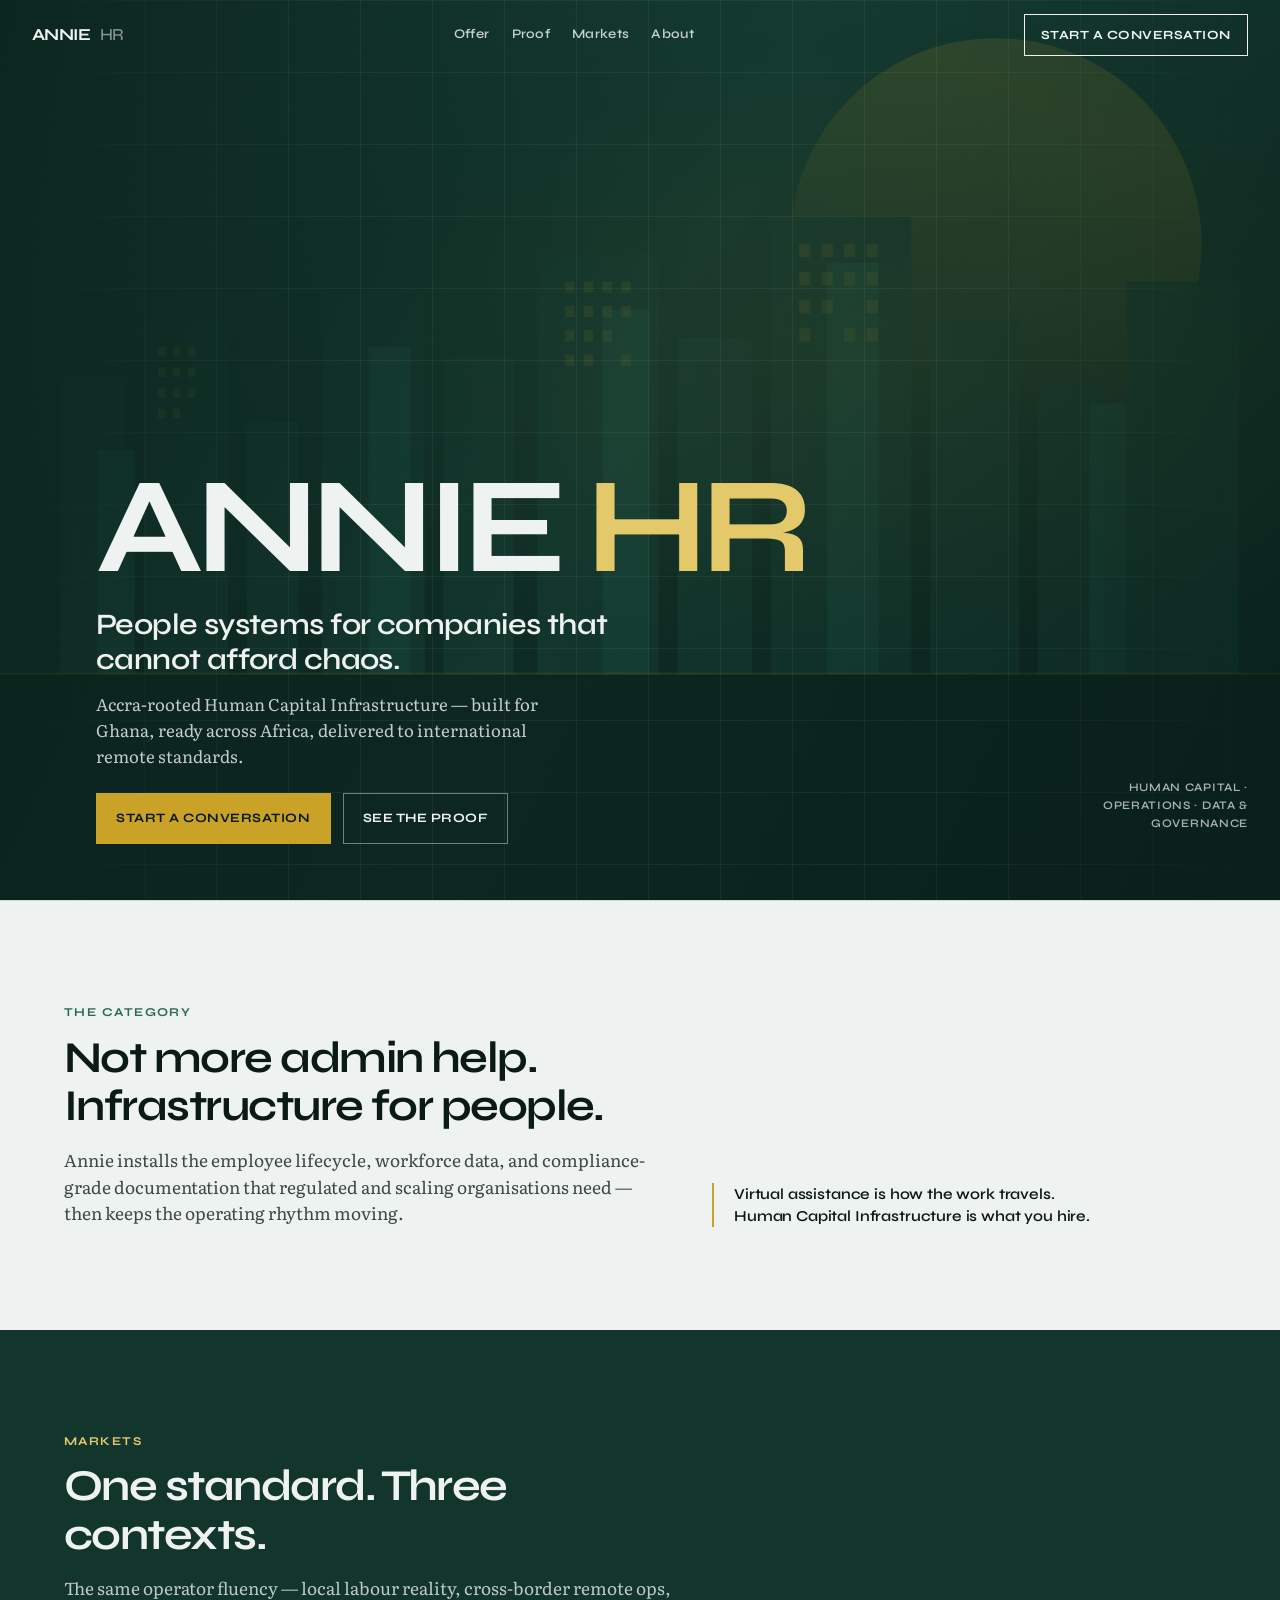
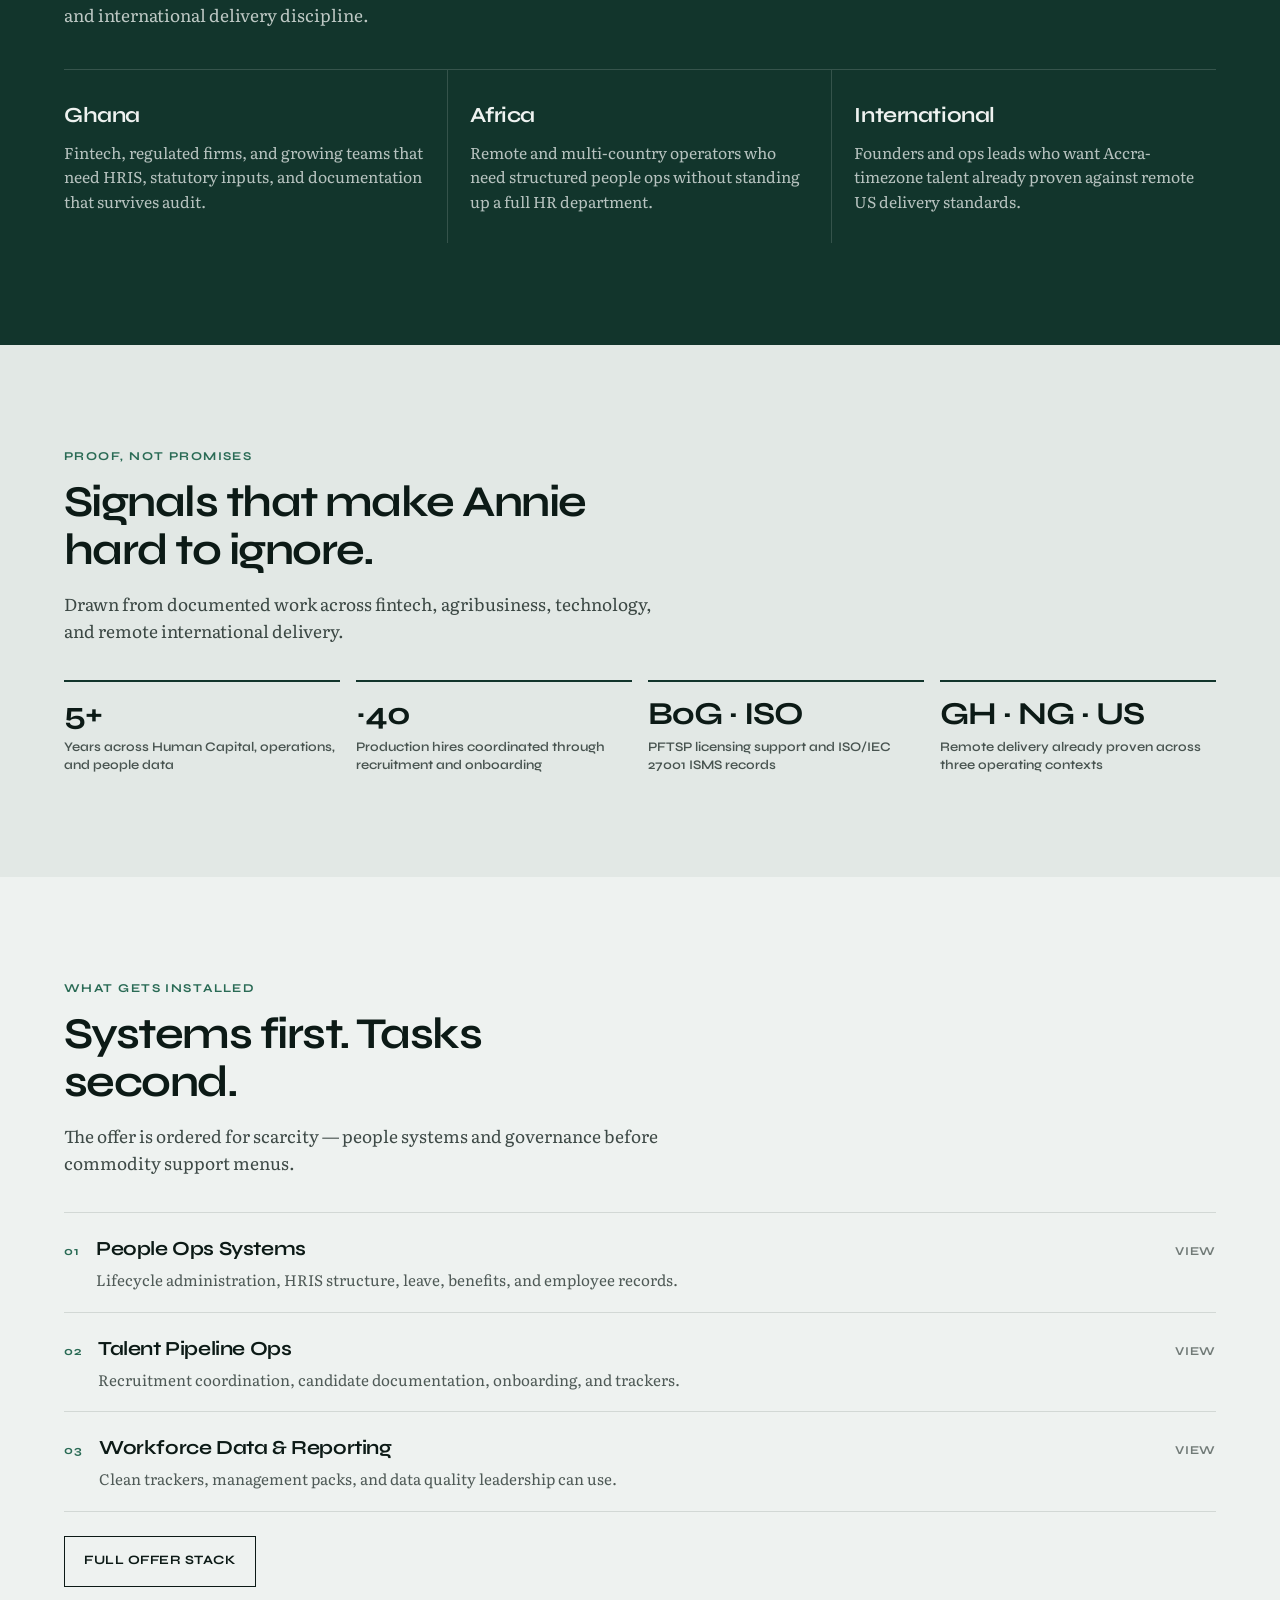
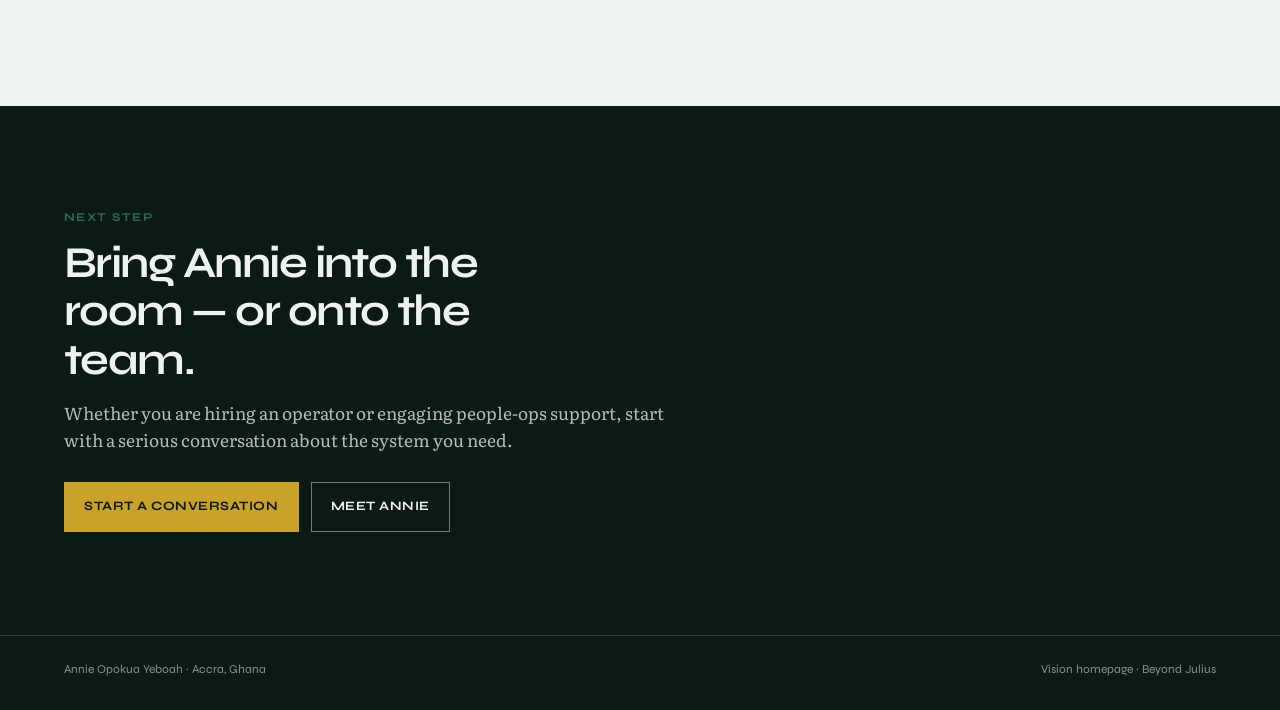
==== index.html @ 818c61ad "Publish Annie HR homepage vision for GitHub Pages preview. Co-authored-by: Cursor <cursoragent@curso" ====
<!DOCTYPE html>
<html lang="en">
<head>
  <meta charset="UTF-8" />
  <meta name="viewport" content="width=device-width, initial-scale=1.0" />
  <title>Annie HR — Human Capital Infrastructure</title>
  <meta name="description" content="Annie HR builds the people systems regulated and scaling organisations need — Accra-rooted, Africa-ready, international-remote capable." />
  <meta name="theme-color" content="#12352c" />
  <link rel="preconnect" href="https://fonts.googleapis.com" />
  <link rel="preconnect" href="https://fonts.gstatic.com" crossorigin />
  <link href="https://fonts.googleapis.com/css2?family=Literata:opsz,wght@7..72,400;7..72,500;7..72,600&family=Syne:wght@500;600;700&display=swap" rel="stylesheet" />
  <link rel="stylesheet" href="site.css" />
</head>
<body>
  <a class="skip" href="#main">Skip to content</a>

  <header class="site-nav" id="site-nav">
    <a class="brand-mark" href="index.html">Annie <span>HR</span></a>
    <ul class="nav-links">
      <li><a href="offer.html">Offer</a></li>
      <li><a href="proof.html">Proof</a></li>
      <li><a href="markets.html">Markets</a></li>
      <li><a href="about.html">About</a></li>
    </ul>
    <a class="nav-cta" href="contact.html">Start a conversation</a>
    <button class="nav-toggle" type="button" aria-label="Open menu" data-open-nav>
      <span></span>
    </button>
  </header>

  <div class="nav-drawer" id="nav-drawer" hidden>
    <button class="drawer-close" type="button" data-close-nav>Close</button>
    <ul>
      <li><a href="offer.html">Offer</a></li>
      <li><a href="proof.html">Proof</a></li>
      <li><a href="markets.html">Markets</a></li>
      <li><a href="about.html">About</a></li>
      <li><a href="contact.html">Start a conversation</a></li>
    </ul>
  </div>

  <main id="main">
    <section class="hero" aria-label="Annie HR">
      <div class="hero-plane" aria-hidden="true"></div>
      <div class="hero-grid" aria-hidden="true"></div>
      <div class="hero-inner">
        <p class="hero-brand">Annie <em>HR</em></p>
        <div class="hero-copy">
          <h1>People systems for companies that cannot afford chaos.</h1>
          <p>Accra-rooted Human Capital Infrastructure — built for Ghana, ready across Africa, delivered to international remote standards.</p>
          <div class="cta-row">
            <a class="btn btn-primary" href="contact.html">Start a conversation</a>
            <a class="btn btn-ghost" href="proof.html">See the proof</a>
          </div>
        </div>
      </div>
      <p class="hero-meta">Human Capital · Operations · Data &amp; Governance</p>
    </section>

    <section class="section category" id="category">
      <div class="section-inner category-layout reveal">
        <div>
          <p class="eyebrow">The category</p>
          <h2>Not more admin help. Infrastructure for people.</h2>
          <p class="lead">Annie installs the employee lifecycle, workforce data, and compliance-grade documentation that regulated and scaling organisations need — then keeps the operating rhythm moving.</p>
        </div>
        <aside class="category-aside">
          Virtual assistance is how the work travels.<br />
          Human Capital Infrastructure is what you hire.
        </aside>
      </div>
    </section>

    <section class="section markets" id="markets">
      <div class="section-inner reveal">
        <p class="eyebrow">Markets</p>
        <h2>One standard. Three contexts.</h2>
        <p class="lead">The same operator fluency — local labour reality, cross-border remote ops, and international delivery discipline.</p>
        <div class="market-strip">
          <article class="market">
            <h3>Ghana</h3>
            <p>Fintech, regulated firms, and growing teams that need HRIS, statutory inputs, and documentation that survives audit.</p>
          </article>
          <article class="market">
            <h3>Africa</h3>
            <p>Remote and multi-country operators who need structured people ops without standing up a full HR department.</p>
          </article>
          <article class="market">
            <h3>International</h3>
            <p>Founders and ops leads who want Accra-timezone talent already proven against remote US delivery standards.</p>
          </article>
        </div>
      </div>
    </section>

    <section class="section proof" id="proof">
      <div class="section-inner reveal">
        <p class="eyebrow">Proof, not promises</p>
        <h2>Signals that make Annie hard to ignore.</h2>
        <p class="lead">Drawn from documented work across fintech, agribusiness, technology, and remote international delivery.</p>
        <div class="proof-grid">
          <div class="proof-item">
            <strong>5+</strong>
            <span>Years across Human Capital, operations, and people data</span>
          </div>
          <div class="proof-item">
            <strong>~40</strong>
            <span>Production hires coordinated through recruitment and onboarding</span>
          </div>
          <div class="proof-item">
            <strong>BoG · ISO</strong>
            <span>PFTSP licensing support and ISO/IEC 27001 ISMS records</span>
          </div>
          <div class="proof-item">
            <strong>GH · NG · US</strong>
            <span>Remote delivery already proven across three operating contexts</span>
          </div>
        </div>
      </div>
    </section>

    <section class="section offer" id="offer">
      <div class="section-inner reveal">
        <p class="eyebrow">What gets installed</p>
        <h2>Systems first. Tasks second.</h2>
        <p class="lead">The offer is ordered for scarcity — people systems and governance before commodity support menus.</p>
        <ul class="offer-list">
          <li>
            <a href="offer.html#people-ops">
              <span class="num">01</span>
              <div>
                <h3>People Ops Systems</h3>
                <p>Lifecycle administration, HRIS structure, leave, benefits, and employee records.</p>
              </div>
              <span class="go">View</span>
            </a>
          </li>
          <li>
            <a href="offer.html#talent-pipeline">
              <span class="num">02</span>
              <div>
                <h3>Talent Pipeline Ops</h3>
                <p>Recruitment coordination, candidate documentation, onboarding, and trackers.</p>
              </div>
              <span class="go">View</span>
            </a>
          </li>
          <li>
            <a href="offer.html#workforce-data">
              <span class="num">03</span>
              <div>
                <h3>Workforce Data &amp; Reporting</h3>
                <p>Clean trackers, management packs, and data quality leadership can use.</p>
              </div>
              <span class="go">View</span>
            </a>
          </li>
        </ul>
        <p style="margin-top: 1.5rem;">
          <a class="btn btn-line" href="offer.html">Full offer stack</a>
        </p>
      </div>
    </section>

    <section class="section close" id="contact">
      <div class="section-inner reveal">
        <p class="eyebrow">Next step</p>
        <h2>Bring Annie into the room — or onto the team.</h2>
        <p class="lead">Whether you are hiring an operator or engaging people-ops support, start with a serious conversation about the system you need.</p>
        <div class="cta-row">
          <a class="btn btn-primary" href="contact.html">Start a conversation</a>
          <a class="btn btn-ghost" href="about.html">Meet Annie</a>
        </div>
      </div>
    </section>
  </main>

  <footer class="site-footer">
    <div class="section-inner">
      <span>Annie Opokua Yeboah · Accra, Ghana</span>
      <span>Vision homepage · Beyond Julius</span>
    </div>
  </footer>

  <script src="site.js"></script>
</body>
</html>
---- site.css ----
/* Annie HR — homepage vision
   Direction: cool institutional green-ink, Accra-rooted, systems-grade.
   Not purple. Not cream-serif-terracotta. Not gig-marketplace. */

:root {
  --ink: #0c1a16;
  --field: #12352c;
  --field-deep: #0a221c;
  --paper: #eef2f0;
  --paper-2: #e2e8e5;
  --mist: #c5d0cb;
  --brass: #c9a227;
  --brass-soft: #e4c96a;
  --line: rgba(12, 26, 22, 0.12);
  --line-light: rgba(238, 242, 240, 0.16);
  --ok: #2a6b55;

  --font-brand: "Syne", system-ui, sans-serif;
  --font-body: "Literata", Georgia, serif;
  --font-ui: "Syne", system-ui, sans-serif;

  --space: clamp(1rem, 2.5vw, 2rem);
  --wide: 72rem;
  --ease: cubic-bezier(0.22, 1, 0.36, 1);
}

*,
*::before,
*::after {
  box-sizing: border-box;
}

html {
  scroll-behavior: smooth;
}

body {
  margin: 0;
  color: var(--ink);
  background: var(--paper);
  font-family: var(--font-body);
  font-size: 1.0625rem;
  line-height: 1.55;
  text-rendering: optimizeLegibility;
}

img {
  max-width: 100%;
  display: block;
}

a {
  color: inherit;
}

.skip {
  position: absolute;
  left: -999px;
  top: 0;
  background: var(--brass);
  color: var(--ink);
  padding: 0.5rem 1rem;
  z-index: 100;
}

.skip:focus {
  left: 0.5rem;
  top: 0.5rem;
}

/* ——— Nav ——— */

.site-nav {
  position: fixed;
  inset: 0 0 auto 0;
  z-index: 40;
  display: flex;
  align-items: center;
  justify-content: space-between;
  gap: 1rem;
  padding: 0.85rem var(--space);
  background: transparent;
  color: var(--paper);
  transition: background 0.4s var(--ease), color 0.4s var(--ease), backdrop-filter 0.4s var(--ease);
}

.site-nav.is-scrolled {
  background: rgba(238, 242, 240, 0.92);
  color: var(--ink);
  backdrop-filter: blur(10px);
  border-bottom: 1px solid var(--line);
}

.brand-mark {
  font-family: var(--font-brand);
  font-weight: 700;
  font-size: 1.05rem;
  letter-spacing: -0.03em;
  text-decoration: none;
  text-transform: uppercase;
}

.brand-mark span {
  font-weight: 500;
  opacity: 0.55;
  margin-left: 0.35rem;
}

.nav-links {
  display: none;
  gap: 1.4rem;
  list-style: none;
  margin: 0;
  padding: 0;
  font-family: var(--font-ui);
  font-size: 0.82rem;
  font-weight: 600;
  letter-spacing: 0.02em;
}

.nav-links a {
  text-decoration: none;
  opacity: 0.82;
}

.nav-links a:hover {
  opacity: 1;
}

.nav-cta {
  font-family: var(--font-ui);
  font-size: 0.78rem;
  font-weight: 700;
  letter-spacing: 0.04em;
  text-transform: uppercase;
  text-decoration: none;
  padding: 0.65rem 1rem;
  border: 1px solid currentColor;
  transition: background 0.25s var(--ease), color 0.25s var(--ease);
}

.site-nav:not(.is-scrolled) .nav-cta:hover {
  background: var(--paper);
  color: var(--ink);
}

.site-nav.is-scrolled .nav-cta {
  background: var(--field);
  color: var(--paper);
  border-color: var(--field);
}

.nav-toggle {
  display: inline-flex;
  align-items: center;
  justify-content: center;
  width: 2.5rem;
  height: 2.5rem;
  border: 1px solid currentColor;
  background: transparent;
  color: inherit;
  cursor: pointer;
}

.nav-toggle span {
  display: block;
  width: 1rem;
  height: 1px;
  background: currentColor;
  box-shadow: 0 -5px 0 currentColor, 0 5px 0 currentColor;
}

@media (min-width: 860px) {
  .nav-links {
    display: flex;
  }

  .nav-toggle {
    display: none;
  }
}

.nav-drawer {
  display: none;
  position: fixed;
  inset: 0;
  z-index: 50;
  background: var(--field-deep);
  color: var(--paper);
  padding: 5rem var(--space) var(--space);
}

.nav-drawer.open {
  display: block;
}

.nav-drawer ul {
  list-style: none;
  margin: 0;
  padding: 0;
  font-family: var(--font-brand);
  font-size: clamp(1.6rem, 6vw, 2.4rem);
  font-weight: 600;
  letter-spacing: -0.03em;
}

.nav-drawer a {
  text-decoration: none;
  display: block;
  padding: 0.5rem 0;
  border-bottom: 1px solid var(--line-light);
}

.drawer-close {
  position: absolute;
  top: 1rem;
  right: var(--space);
  border: 1px solid var(--paper);
  background: transparent;
  color: var(--paper);
  font-family: var(--font-ui);
  padding: 0.5rem 0.85rem;
  cursor: pointer;
}

/* ——— Hero ——— */

.hero {
  position: relative;
  min-height: 100svh;
  display: grid;
  color: var(--paper);
  overflow: hidden;
  background: var(--field-deep);
}

.hero-plane {
  position: absolute;
  inset: 0;
  background:
    linear-gradient(115deg, rgba(10, 34, 28, 0.92) 0%, rgba(18, 53, 44, 0.55) 48%, rgba(10, 34, 28, 0.78) 100%),
    radial-gradient(ellipse 80% 60% at 70% 40%, rgba(201, 162, 39, 0.18), transparent 55%),
    url("assets/hero-accra.svg") center / cover no-repeat;
  transform: scale(1.04);
  animation: heroDrift 18s var(--ease) infinite alternate;
}

@keyframes heroDrift {
  from {
    transform: scale(1.04) translate3d(0, 0, 0);
  }
  to {
    transform: scale(1.08) translate3d(-1.5%, 1%, 0);
  }
}

.hero-grid {
  position: absolute;
  inset: 0;
  background-image:
    linear-gradient(var(--line-light) 1px, transparent 1px),
    linear-gradient(90deg, var(--line-light) 1px, transparent 1px);
  background-size: 4.5rem 4.5rem;
  mask-image: linear-gradient(90deg, transparent, #000 25%, #000 75%, transparent);
  opacity: 0.35;
  pointer-events: none;
}

.hero-inner {
  position: relative;
  z-index: 1;
  display: flex;
  flex-direction: column;
  justify-content: flex-end;
  min-height: 100svh;
  width: min(100%, var(--wide));
  margin: 0 auto;
  padding: 6.5rem var(--space) 3.5rem;
}

.hero-brand {
  margin: 0 0 1.25rem;
  font-family: var(--font-brand);
  font-weight: 700;
  font-size: clamp(3.4rem, 14vw, 8.5rem);
  line-height: 0.88;
  letter-spacing: -0.055em;
  text-transform: uppercase;
  opacity: 0;
  transform: translateY(1.2rem);
  animation: rise 0.9s var(--ease) 0.15s forwards;
}

.hero-brand em {
  font-style: normal;
  color: var(--brass-soft);
}

.hero-copy {
  max-width: 34rem;
  opacity: 0;
  transform: translateY(1rem);
  animation: rise 0.9s var(--ease) 0.35s forwards;
}

.hero-copy h1 {
  margin: 0 0 0.85rem;
  font-family: var(--font-brand);
  font-weight: 600;
  font-size: clamp(1.35rem, 2.8vw, 1.85rem);
  line-height: 1.2;
  letter-spacing: -0.02em;
}

.hero-copy p {
  margin: 0 0 1.5rem;
  font-size: 1.05rem;
  color: rgba(238, 242, 240, 0.82);
  max-width: 30rem;
}

.cta-row {
  display: flex;
  flex-wrap: wrap;
  gap: 0.75rem;
}

.btn {
  display: inline-flex;
  align-items: center;
  justify-content: center;
  font-family: var(--font-ui);
  font-size: 0.8rem;
  font-weight: 700;
  letter-spacing: 0.04em;
  text-transform: uppercase;
  text-decoration: none;
  padding: 0.9rem 1.2rem;
  border: 1px solid transparent;
  transition: transform 0.25s var(--ease), background 0.25s var(--ease), color 0.25s var(--ease), border-color 0.25s var(--ease);
}

.btn:hover {
  transform: translateY(-2px);
}

.btn-primary {
  background: var(--brass);
  color: var(--ink);
}

.btn-primary:hover {
  background: var(--brass-soft);
}

.btn-ghost {
  border-color: rgba(238, 242, 240, 0.45);
  color: var(--paper);
}

.btn-ghost:hover {
  border-color: var(--paper);
  background: rgba(238, 242, 240, 0.08);
}

.btn-dark {
  background: var(--field);
  color: var(--paper);
}

.btn-dark:hover {
  background: var(--ink);
}

.btn-line {
  border-color: var(--ink);
  color: var(--ink);
}

.btn-line:hover {
  background: var(--ink);
  color: var(--paper);
}

.hero-meta {
  position: absolute;
  right: var(--space);
  bottom: 3.5rem;
  z-index: 1;
  display: none;
  max-width: 11rem;
  font-family: var(--font-ui);
  font-size: 0.72rem;
  font-weight: 600;
  letter-spacing: 0.06em;
  text-transform: uppercase;
  color: rgba(238, 242, 240, 0.7);
  text-align: right;
  opacity: 0;
  animation: rise 0.9s var(--ease) 0.55s forwards;
}

@media (min-width: 900px) {
  .hero-meta {
    display: block;
  }
}

@keyframes rise {
  to {
    opacity: 1;
    transform: translateY(0);
  }
}

/* ——— Sections ——— */

.section {
  padding: clamp(3.5rem, 8vw, 6.5rem) var(--space);
}

.section-inner {
  width: min(100%, var(--wide));
  margin: 0 auto;
}

.eyebrow {
  margin: 0 0 0.75rem;
  font-family: var(--font-ui);
  font-size: 0.75rem;
  font-weight: 700;
  letter-spacing: 0.12em;
  text-transform: uppercase;
  color: var(--ok);
}

.section h2 {
  margin: 0 0 1rem;
  font-family: var(--font-brand);
  font-weight: 650;
  font-size: clamp(1.8rem, 4.2vw, 2.75rem);
  line-height: 1.1;
  letter-spacing: -0.035em;
  max-width: 18ch;
}

.lead {
  margin: 0;
  max-width: 38rem;
  font-size: 1.08rem;
  color: rgba(12, 26, 22, 0.78);
}

.category {
  background: var(--paper);
  border-top: 1px solid var(--line);
}

.category-layout {
  display: grid;
  gap: 2rem;
}

@media (min-width: 800px) {
  .category-layout {
    grid-template-columns: 1.1fr 0.9fr;
    align-items: end;
  }
}

.category-aside {
  border-left: 2px solid var(--brass);
  padding-left: 1.25rem;
  font-family: var(--font-ui);
  font-size: 0.95rem;
  font-weight: 600;
  letter-spacing: -0.01em;
  line-height: 1.45;
}

.markets {
  background: var(--field);
  color: var(--paper);
}

.markets .eyebrow {
  color: var(--brass-soft);
}

.markets .lead {
  color: rgba(238, 242, 240, 0.78);
}

.market-strip {
  display: grid;
  gap: 0;
  margin-top: 2.5rem;
  border-top: 1px solid var(--line-light);
}

@media (min-width: 800px) {
  .market-strip {
    grid-template-columns: repeat(3, 1fr);
  }
}

.market {
  padding: 1.6rem 0;
  border-bottom: 1px solid var(--line-light);
}

@media (min-width: 800px) {
  .market {
    padding: 1.8rem 1.4rem 1.8rem 0;
    border-bottom: 0;
    border-right: 1px solid var(--line-light);
  }

  .market:last-child {
    border-right: 0;
    padding-right: 0;
  }

  .market:not(:first-child) {
    padding-left: 1.4rem;
  }
}

.market h3 {
  margin: 0 0 0.55rem;
  font-family: var(--font-brand);
  font-size: 1.35rem;
  font-weight: 650;
  letter-spacing: -0.02em;
}

.market p {
  margin: 0;
  font-size: 0.98rem;
  color: rgba(238, 242, 240, 0.75);
}

.proof {
  background: var(--paper-2);
}

.proof-grid {
  display: grid;
  gap: 1.5rem;
  margin-top: 2.25rem;
}

@media (min-width: 700px) {
  .proof-grid {
    grid-template-columns: repeat(4, 1fr);
    gap: 1rem;
  }
}

.proof-item {
  padding-top: 1rem;
  border-top: 2px solid var(--field);
}

.proof-item strong {
  display: block;
  font-family: var(--font-brand);
  font-size: clamp(1.6rem, 3vw, 2rem);
  font-weight: 700;
  letter-spacing: -0.03em;
  line-height: 1;
  margin-bottom: 0.55rem;
}

.proof-item span {
  display: block;
  font-family: var(--font-ui);
  font-size: 0.82rem;
  font-weight: 600;
  line-height: 1.35;
  color: rgba(12, 26, 22, 0.72);
}

.offer {
  background: var(--paper);
}

.offer-list {
  display: grid;
  gap: 0;
  margin: 2.25rem 0 0;
  padding: 0;
  list-style: none;
  border-top: 1px solid var(--line);
}

.offer-list a {
  display: grid;
  grid-template-columns: auto 1fr auto;
  gap: 1rem;
  align-items: baseline;
  padding: 1.25rem 0;
  border-bottom: 1px solid var(--line);
  text-decoration: none;
  transition: padding-left 0.25s var(--ease);
}

.offer-list a:hover {
  padding-left: 0.5rem;
}

.offer-list .num {
  font-family: var(--font-ui);
  font-size: 0.75rem;
  font-weight: 700;
  letter-spacing: 0.08em;
  color: var(--ok);
}

.offer-list h3 {
  margin: 0 0 0.25rem;
  font-family: var(--font-brand);
  font-size: 1.25rem;
  font-weight: 650;
  letter-spacing: -0.02em;
}

.offer-list p {
  margin: 0;
  font-size: 0.95rem;
  color: rgba(12, 26, 22, 0.7);
}

.offer-list .go {
  font-family: var(--font-ui);
  font-size: 0.75rem;
  font-weight: 700;
  letter-spacing: 0.06em;
  text-transform: uppercase;
  opacity: 0.55;
}

.close {
  background: var(--ink);
  color: var(--paper);
  text-align: left;
}

.close h2 {
  max-width: 16ch;
  color: var(--paper);
}

.close .lead {
  color: rgba(238, 242, 240, 0.75);
  margin-bottom: 1.75rem;
}

.site-footer {
  padding: 1.5rem var(--space) 2rem;
  background: var(--ink);
  color: rgba(238, 242, 240, 0.55);
  font-family: var(--font-ui);
  font-size: 0.75rem;
  border-top: 1px solid var(--line-light);
}

.site-footer .section-inner {
  display: flex;
  flex-wrap: wrap;
  justify-content: space-between;
  gap: 0.75rem;
}

.reveal {
  opacity: 0;
  transform: translateY(1.25rem);
  transition: opacity 0.7s var(--ease), transform 0.7s var(--ease);
}

.reveal.is-in {
  opacity: 1;
  transform: translateY(0);
}

.page-stub {
  min-height: 70svh;
  padding: 8rem var(--space) 4rem;
  background: var(--paper);
}

.page-stub h1 {
  font-family: var(--font-brand);
  font-size: clamp(2rem, 5vw, 3rem);
  letter-spacing: -0.03em;
  margin: 0 0 1rem;
}

.page-stub p {
  max-width: 36rem;
}
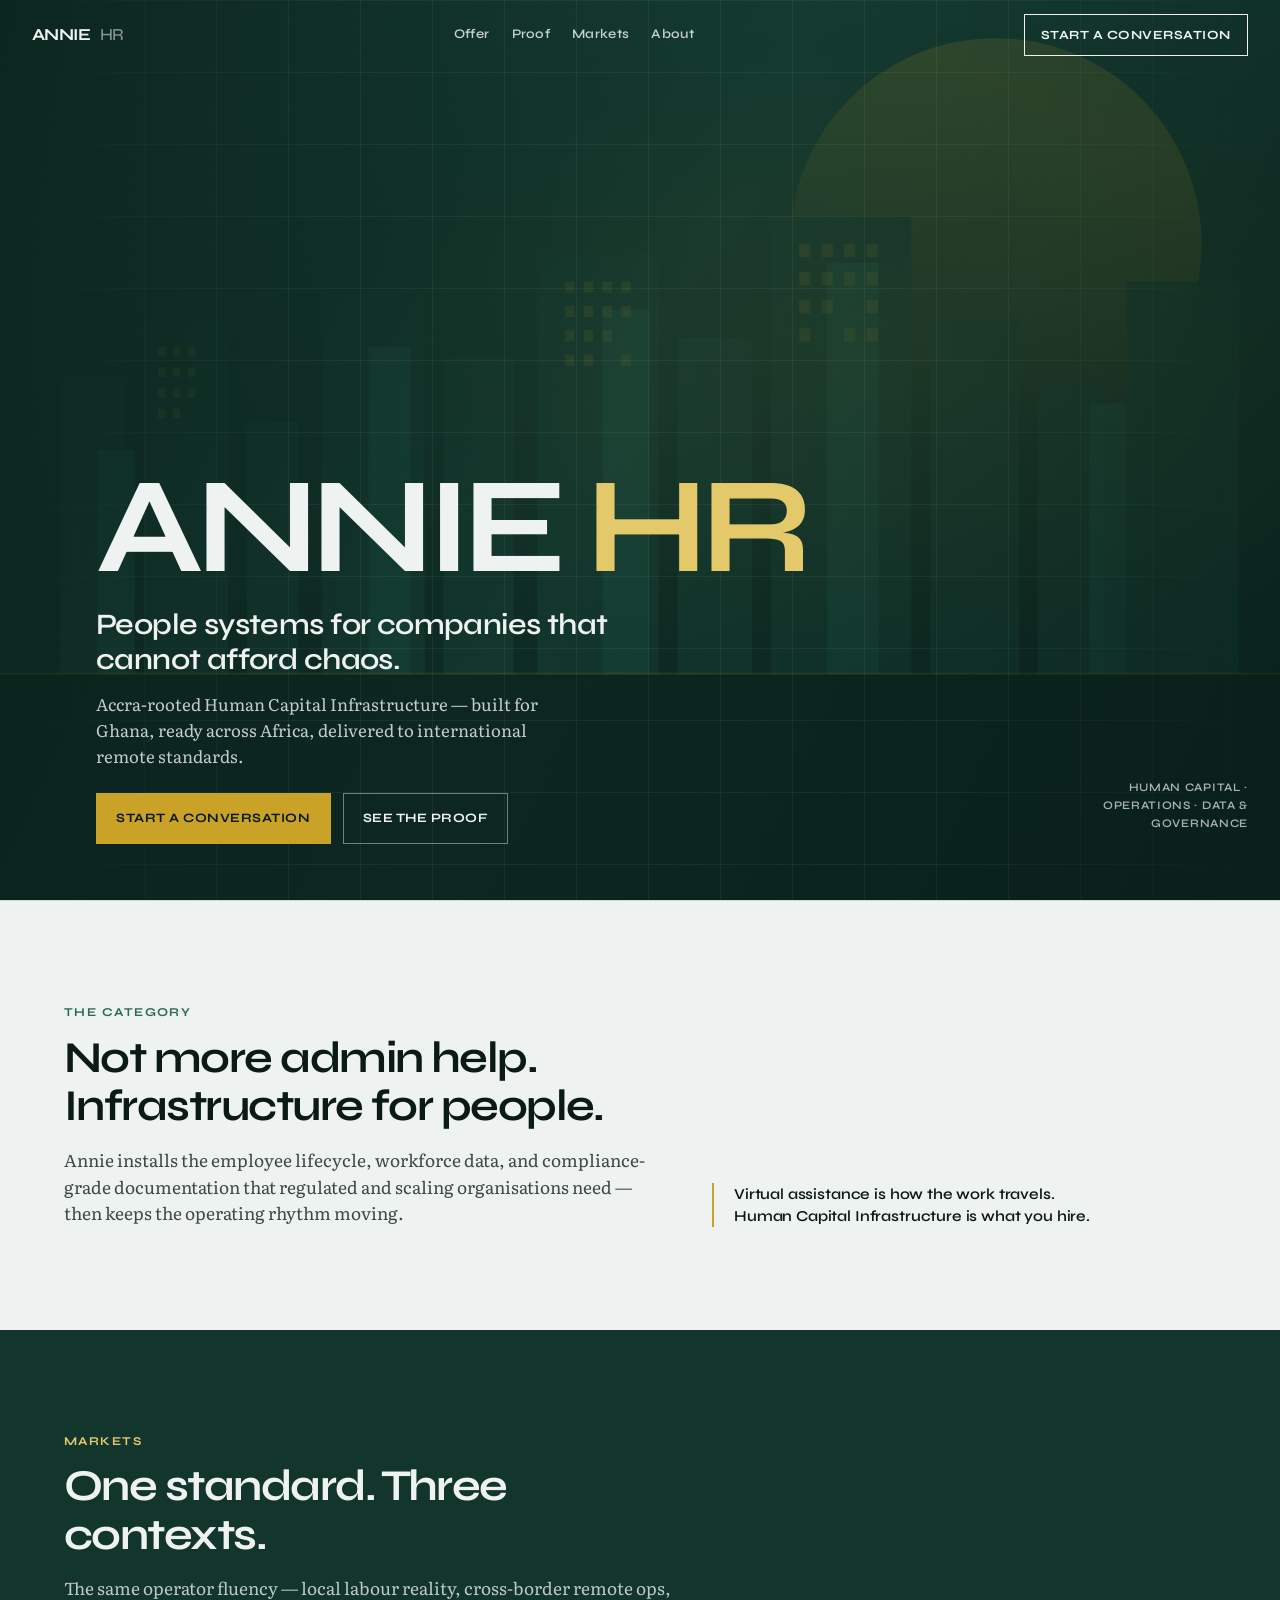
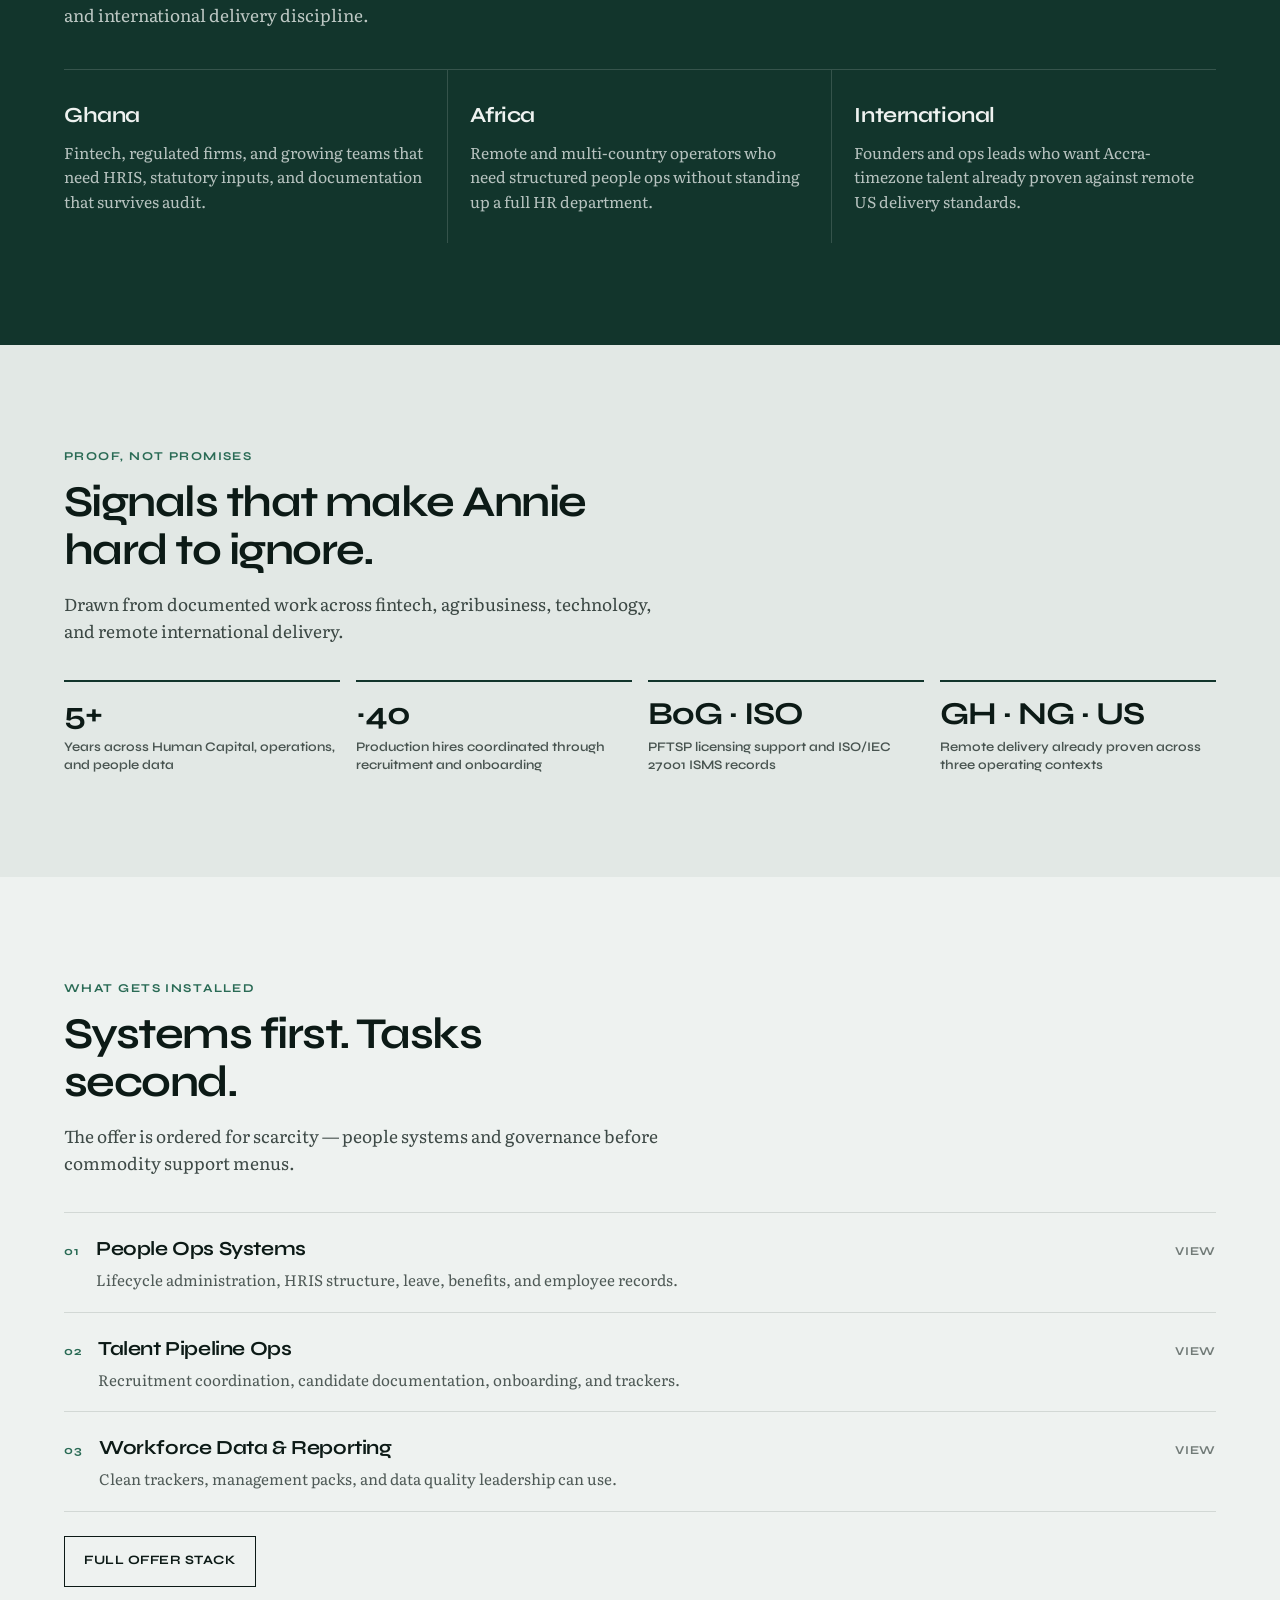
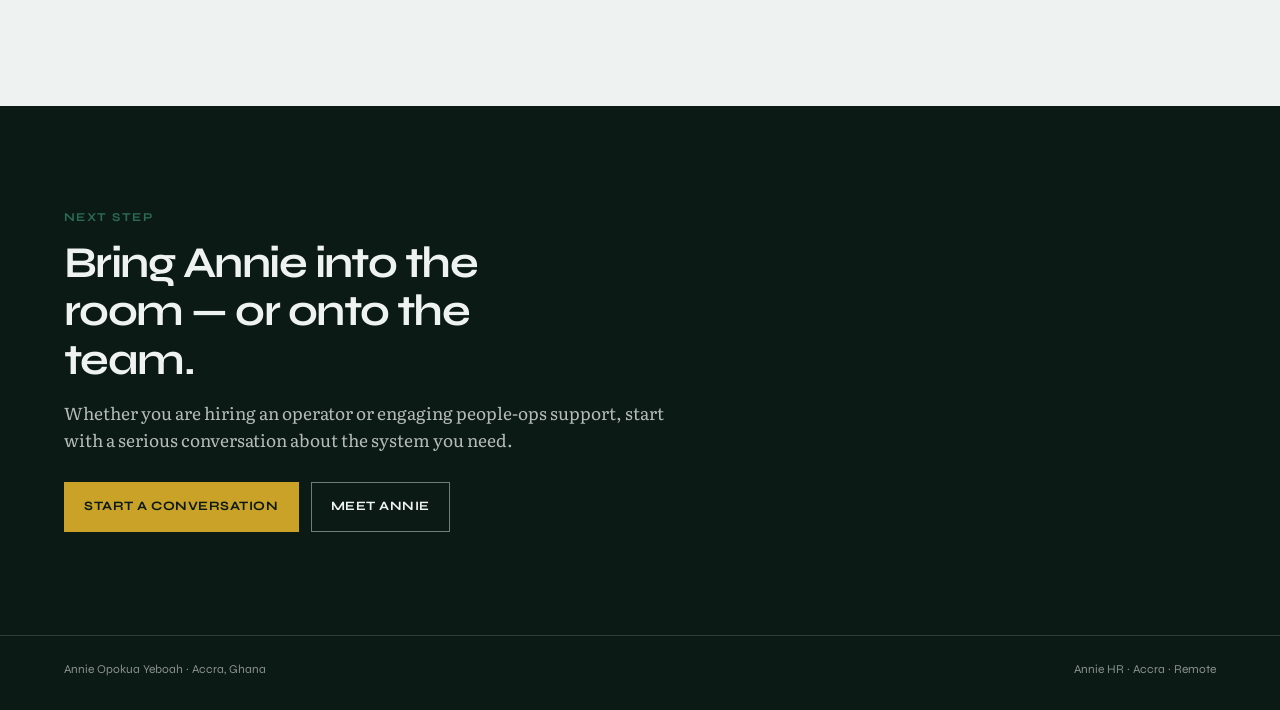
==== commit 0bf9ba45: "Finish Offer, Proof, Markets, About, and Contact for the Annie HR preview. Co-authored-by: Cursor <c" ====
--- a/index.html
+++ b/index.html
@@ -178,7 +178,7 @@
   <footer class="site-footer">
     <div class="section-inner">
       <span>Annie Opokua Yeboah · Accra, Ghana</span>
-      <span>Vision homepage · Beyond Julius</span>
+      <span>Annie HR · Accra · Remote</span>
     </div>
   </footer>
 
--- a/site.css
+++ b/site.css
@@ -683,19 +683,368 @@
   transform: translateY(0);
 }
 
-.page-stub {
-  min-height: 70svh;
-  padding: 8rem var(--space) 4rem;
+/* ——— Inner pages ——— */
+
+body.inner {
   background: var(--paper);
 }
 
-.page-stub h1 {
-  font-family: var(--font-brand);
-  font-size: clamp(2rem, 5vw, 3rem);
+body.inner .site-nav {
+  background: rgba(238, 242, 240, 0.96);
+  color: var(--ink);
+  border-bottom: 1px solid var(--line);
+  backdrop-filter: blur(10px);
+}
+
+body.inner .site-nav .nav-cta {
+  background: var(--field);
+  color: var(--paper);
+  border-color: var(--field);
+}
+
+.nav-links a[aria-current="page"] {
+  opacity: 1;
+  box-shadow: inset 0 -2px 0 var(--brass);
+}
+
+.page-hero {
+  padding: 7.5rem var(--space) 3rem;
+  background:
+    linear-gradient(180deg, var(--paper-2), var(--paper));
+  border-bottom: 1px solid var(--line);
+}
+
+.page-hero .section-inner {
+  max-width: 42rem;
+}
+
+.page-hero h1 {
+  margin: 0 0 1rem;
+  font-family: var(--font-brand);
+  font-weight: 700;
+  font-size: clamp(2.1rem, 5vw, 3.4rem);
+  line-height: 1.05;
+  letter-spacing: -0.04em;
+}
+
+.page-hero .lead {
+  margin: 0;
+}
+
+.stack {
+  display: grid;
+  gap: 0;
+  margin: 0;
+  padding: 0;
+  list-style: none;
+  border-top: 1px solid var(--line);
+}
+
+.stack-item {
+  display: grid;
+  gap: 0.75rem;
+  padding: 2rem 0;
+  border-bottom: 1px solid var(--line);
+  scroll-margin-top: 5rem;
+}
+
+@media (min-width: 800px) {
+  .stack-item {
+    grid-template-columns: 5rem 1fr;
+    gap: 1.5rem;
+    padding: 2.4rem 0;
+  }
+}
+
+.stack-item .num {
+  font-family: var(--font-ui);
+  font-size: 0.78rem;
+  font-weight: 700;
+  letter-spacing: 0.1em;
+  color: var(--ok);
+}
+
+.stack-item h2 {
+  margin: 0 0 0.55rem;
+  font-family: var(--font-brand);
+  font-size: clamp(1.35rem, 2.5vw, 1.75rem);
+  font-weight: 650;
+  letter-spacing: -0.025em;
+  max-width: none;
+}
+
+.stack-item p {
+  margin: 0 0 0.75rem;
+  max-width: 40rem;
+  color: rgba(12, 26, 22, 0.78);
+}
+
+.stack-item ul {
+  margin: 0;
+  padding: 0 0 0 1.1rem;
+  color: rgba(12, 26, 22, 0.78);
+}
+
+.stack-item li + li {
+  margin-top: 0.35rem;
+}
+
+.stack-item.is-secondary {
+  opacity: 0.92;
+}
+
+.stack-item.is-secondary .num {
+  color: rgba(12, 26, 22, 0.45);
+}
+
+.note {
+  margin-top: 1.5rem;
+  padding: 1rem 0 0;
+  border-top: 1px solid var(--line);
+  font-family: var(--font-ui);
+  font-size: 0.85rem;
+  font-weight: 600;
+  color: rgba(12, 26, 22, 0.65);
+  max-width: 40rem;
+}
+
+.proof-blocks {
+  display: grid;
+  gap: 1.25rem;
+}
+
+.proof-block {
+  padding: 1.5rem 0;
+  border-top: 2px solid var(--field);
+  scroll-margin-top: 5rem;
+}
+
+.proof-block h2 {
+  margin: 0 0 0.5rem;
+  font-family: var(--font-brand);
+  font-size: clamp(1.3rem, 2.4vw, 1.65rem);
+  font-weight: 650;
+  letter-spacing: -0.025em;
+  max-width: none;
+}
+
+.proof-block .meta {
+  margin: 0 0 0.85rem;
+  font-family: var(--font-ui);
+  font-size: 0.78rem;
+  font-weight: 700;
+  letter-spacing: 0.06em;
+  text-transform: uppercase;
+  color: var(--ok);
+}
+
+.proof-block p,
+.proof-block ul {
+  margin: 0;
+  max-width: 42rem;
+  color: rgba(12, 26, 22, 0.78);
+}
+
+.proof-block ul {
+  padding-left: 1.1rem;
+}
+
+.proof-block li + li {
+  margin-top: 0.4rem;
+}
+
+.market-panels {
+  display: grid;
+  gap: 0;
+  border-top: 1px solid var(--line);
+}
+
+.market-panel {
+  padding: 2.25rem 0;
+  border-bottom: 1px solid var(--line);
+  scroll-margin-top: 5rem;
+}
+
+@media (min-width: 900px) {
+  .market-panel {
+    display: grid;
+    grid-template-columns: 12rem 1fr;
+    gap: 2rem;
+    padding: 2.75rem 0;
+  }
+}
+
+.market-panel h2 {
+  margin: 0 0 0.5rem;
+  font-family: var(--font-brand);
+  font-size: 1.8rem;
+  font-weight: 700;
   letter-spacing: -0.03em;
-  margin: 0 0 1rem;
-}
-
-.page-stub p {
-  max-width: 36rem;
-}
+  max-width: none;
+}
+
+.market-panel .who {
+  margin: 0 0 0.85rem;
+  font-family: var(--font-ui);
+  font-size: 0.9rem;
+  font-weight: 650;
+  color: var(--ok);
+}
+
+.market-panel p {
+  margin: 0;
+  max-width: 38rem;
+  color: rgba(12, 26, 22, 0.78);
+}
+
+.cred-grid {
+  display: grid;
+  gap: 1rem;
+  margin-top: 2rem;
+}
+
+@media (min-width: 700px) {
+  .cred-grid {
+    grid-template-columns: 1fr 1fr;
+  }
+}
+
+.cred {
+  padding: 1.15rem 0;
+  border-top: 1px solid var(--line);
+}
+
+.cred strong {
+  display: block;
+  font-family: var(--font-brand);
+  font-size: 1.05rem;
+  font-weight: 650;
+  letter-spacing: -0.02em;
+  margin-bottom: 0.25rem;
+}
+
+.cred span {
+  font-size: 0.92rem;
+  color: rgba(12, 26, 22, 0.7);
+}
+
+.about-layout {
+  display: grid;
+  gap: 2rem;
+}
+
+@media (min-width: 860px) {
+  .about-layout {
+    grid-template-columns: 1.25fr 0.85fr;
+    gap: 3rem;
+    align-items: start;
+  }
+}
+
+.about-side {
+  padding: 1.25rem 0 0;
+  border-top: 2px solid var(--brass);
+}
+
+.about-side h2 {
+  margin: 0 0 0.75rem;
+  font-family: var(--font-brand);
+  font-size: 1.2rem;
+  font-weight: 650;
+  letter-spacing: -0.02em;
+  max-width: none;
+}
+
+.about-side ul {
+  margin: 0;
+  padding: 0;
+  list-style: none;
+}
+
+.about-side li {
+  padding: 0.55rem 0;
+  border-bottom: 1px solid var(--line);
+  font-size: 0.95rem;
+}
+
+.contact-layout {
+  display: grid;
+  gap: 2.5rem;
+}
+
+@media (min-width: 860px) {
+  .contact-layout {
+    grid-template-columns: 1fr 1fr;
+    gap: 3rem;
+    align-items: start;
+  }
+}
+
+.contact-direct a {
+  color: var(--field);
+  font-weight: 600;
+}
+
+.contact-form {
+  display: grid;
+  gap: 1rem;
+}
+
+.contact-form label {
+  display: grid;
+  gap: 0.4rem;
+  font-family: var(--font-ui);
+  font-size: 0.78rem;
+  font-weight: 700;
+  letter-spacing: 0.05em;
+  text-transform: uppercase;
+}
+
+.contact-form input,
+.contact-form select,
+.contact-form textarea {
+  width: 100%;
+  border: 1px solid var(--mist);
+  background: #fff;
+  color: var(--ink);
+  font-family: var(--font-body);
+  font-size: 1rem;
+  padding: 0.8rem 0.9rem;
+  border-radius: 0;
+}
+
+.contact-form input:focus,
+.contact-form select:focus,
+.contact-form textarea:focus {
+  outline: 2px solid var(--brass);
+  outline-offset: 1px;
+}
+
+.contact-form textarea {
+  min-height: 8rem;
+  resize: vertical;
+}
+
+.form-note {
+  margin: 0;
+  font-size: 0.88rem;
+  color: rgba(12, 26, 22, 0.65);
+}
+
+.band-dark {
+  background: var(--field);
+  color: var(--paper);
+}
+
+.band-dark .eyebrow {
+  color: var(--brass-soft);
+}
+
+.band-dark h2 {
+  color: var(--paper);
+}
+
+.band-dark .lead,
+.band-dark p {
+  color: rgba(238, 242, 240, 0.78);
+}
